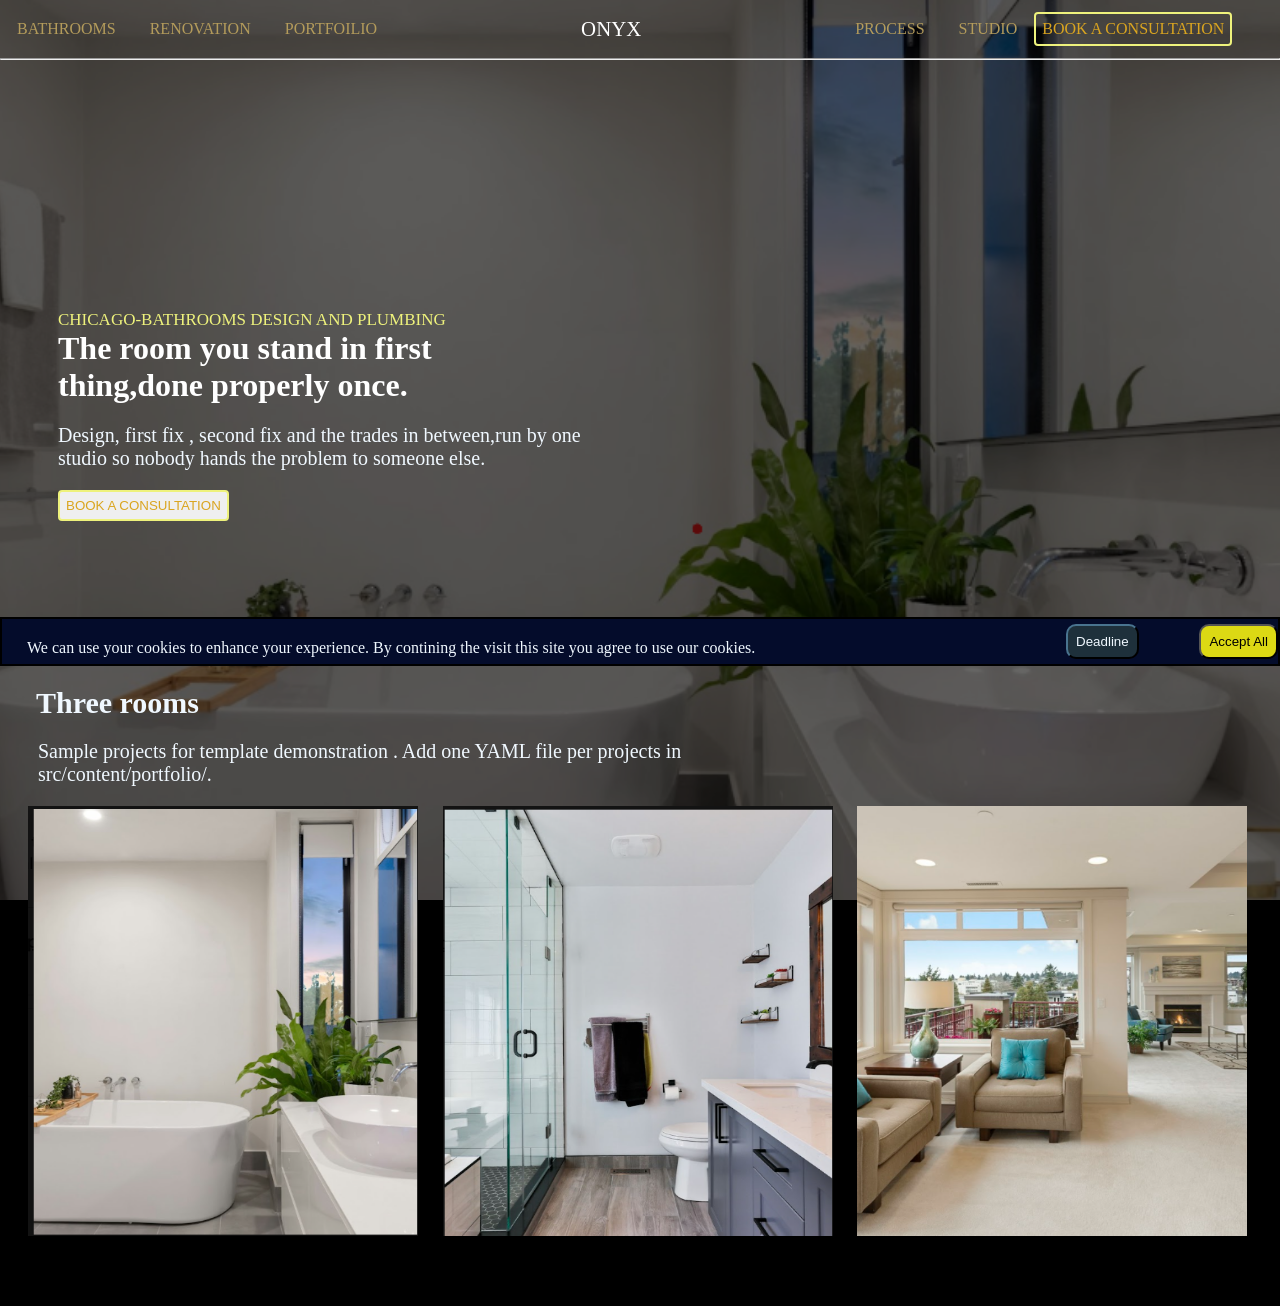
==== HTML/index.html @ c15c8057 "Remove unused files and optimize HTML structure for improved performance" ====
<!DOCTYPE html>
<html lang="en">
<head>
    <meta charset="UTF-8">
    <meta name="viewport" content="width=device-width, initial-scale=1.0">
    <title>room</title>
    <link rel="stylesheet" href="../CSS/style.css">
</head>
<body>
    <div id="main">
        <header>
    <nav>
        <ul>
            <li > <a href="BATHROOM">BATHROOMS</a></li>
             <li>  <a href="BATHROOM">RENOVATION</a></li>
              <li ><a href="BATHROOM">PORTFOILIO</a></li>
              <li id="on">ONYX</li>
              <li id="bath"><a href="BATHROOM">PROCESS</a></li>
              <li><a href="BATHROOM">STUDIO</a></li>
              <li class="btn">BOOK A CONSULTATION</li>
        </ul>
        <hr>
    </nav>
</header>
<div id="main-2">
    <p id="para"> CHICAGO-BATHROOMS DESIGN AND PLUMBING</p>
<h1>The room you stand in first<br> thing,done properly once.</h1>
<p id="para2">Design, first fix , second fix and the trades in between,run by one<br>studio so nobody hands the problem to someone else.</p>
<button type="submit" class="btn">BOOK A CONSULTATION</button>
</div>

    </div>
    <div id="main-3">
        <p id="para3">We can use your cookies to enhance your experience. By contining the visit this site you agree to use our cookies.</p>
        <button type="submit" class="btn3">Deadline</button>
        <button type="submit" class="btn4">Accept All</button>
    </div>
    <div id="box-par">
        <h2>Three rooms</h2>
        <p id="para4">Sample projects for template demonstration . Add one YAML file per projects in <br> src/content/portfolio/.</p>
                    <div id="main-box">
                        <div class="box ">1
                            <img src="../image/Screenshot 2026-09-29 220011.png" alt="img" width="390" height="430" id="img1">
                        </div>
                    <div class="box">2
                        <img src="../image/Screenshot 2026-09-29 215948 copy.png" alt="img" width="390" height="430">
                    </div>
                    <div class="box">3
                        <img src="../image/o.png" alt="img" width="390" height="430" id="img3">
                    </div>
    </div>
                    </div>

</body>
</html>
---- CSS/style.css ----
body{
  background-color: black;
}

#main::before{
   content: "";
  position: absolute;
  top: 0; left: 0; right: 0; bottom: 0;
  
  background-image: url(../image/background.png);
  background-repeat: no-repeat;
  background-position: center;
  background-size: cover;
  height:100vh;
  width:100%;
  overflow: hidden;
  opacity: 0.4;
  z-index: -1;

}
*{
  margin: 0;
  padding: 0;
}

  
ul{
   display: flex;
  list-style-type: none; /* Removes bullet points */
  margin: 0;
  padding: 0;
  align-items: center;   /* Keeps all 5 items vertically centered */
  width: 100%;

}

#bath{
  margin-left: 180px;
}
#on{
  margin-left: 170px;
  font-size:1.3em;
  color: white;
  font-weight: lighter;
}


  
li{
  padding: 17px;
}
a{
  text-decoration: none;
  color:#b39b5b;
}
a:hover{
  background-color:#dcd914;
}
.btn{
  border: 2px solid#eef27c;
  color:goldenrod;
  border-radius: 4px;
  padding: 6px;
  /* margin-top:60px; */

}
#btn:hover{
  background-color:#dcd914;
}
#main-2{
  /* border: 1px solid red; */
  width: 600px;
  margin-top: 250px;
  margin-left: 58px;
}
#para
{
  color: #eef27c;
  /* margin-bottom:20px; */
  font-size: 17px;
  font-family:'Times New Roman', Times, serif;
}
#para2{
  color:aliceblue;
  margin-bottom:20px;
  font-size: 20px ;



}
h1{
  color: white;
  /* font-weight: 12px; */
  font-style: normal;
margin-bottom:20px;
}
#main-3{
  border: 2px solid black;
  margin-top:96px;
  align-items: center;
  background-color:#040c2b;
  display: flex;
  align-items: center;
  justify-content:space-between;

}
#para3

{
  margin-top: 20px;
  margin-left: 25px;
  width: auto;
  height: 25px;
  color: aliceblue;
}
.btn3{
 
   
  color: aliceblue;
  background-color: #1e303b;
padding: 8px;
border-radius: 10px;
margin-left:250px;
border-color:#1e303b;
}
.btn3:hover{
  background-color: #305369;
}
.btn4{
  padding: 8px;
  background-color:#dcd914;
  border-radius: 10px;
  /* color: aliceblue; */
}
.btn4:hover{
  background-color:#d6f705;
}
#box-par

{

  /* border: 2px solid yellow; */
  display: grid;
  height: 650;
  margin-top: 20px;

}

h2{
  color: aliceblue;
  margin-left: 36px;
  font-size: 30px;
}
#para4{
  color: aliceblue;
  margin-left: 38px;
  font-size: 20px;
  margin-top: 20px;
}
#main-box{
  margin-top: 20px;
/* border: 2px solid red; */
height: 500px;
display: grid;
width: 100%;
grid-template-columns: 400px 400px 400px ;
grid-template-columns: auto auto auto;
}
.box{
  /* border:2px solid blue; */
  height: 485px;
  width: 100%;

}
#img3{
  margin-right: 20px;
}
#img1{
  margin-left: 16px;
}
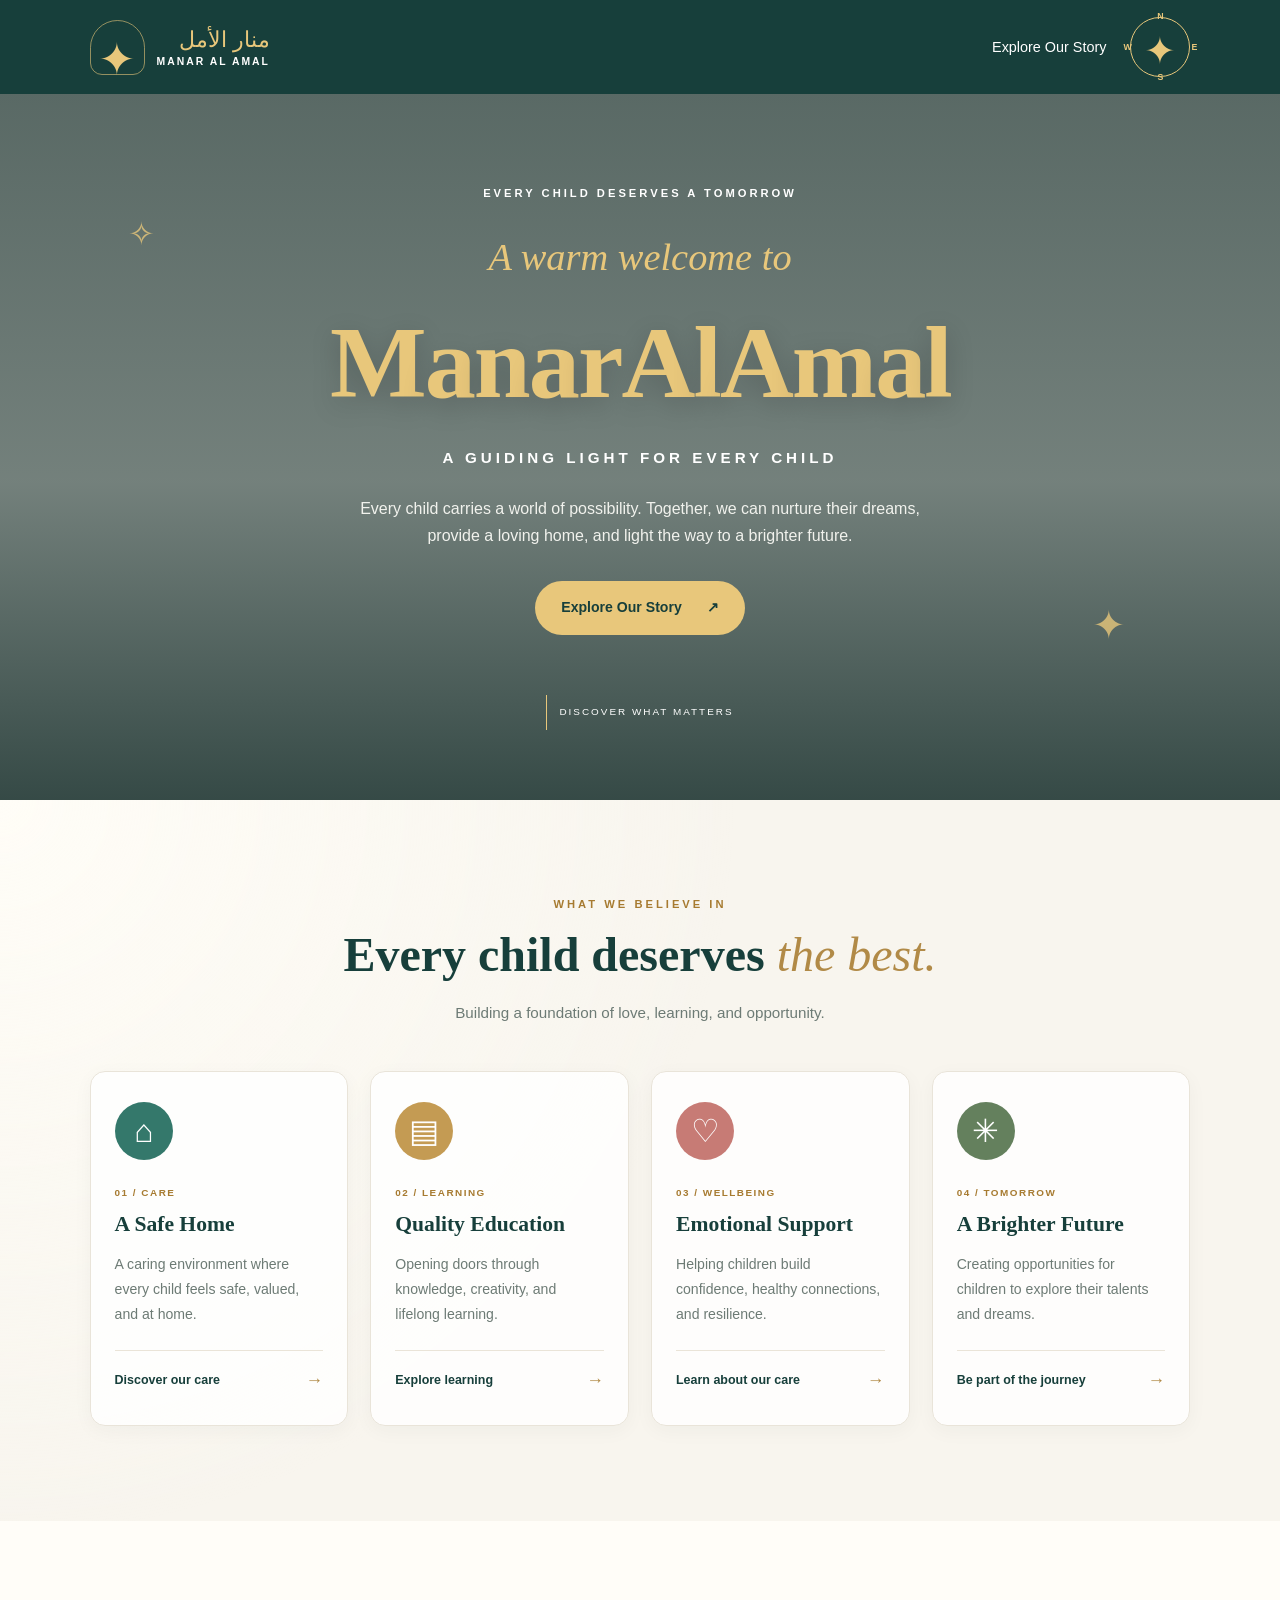
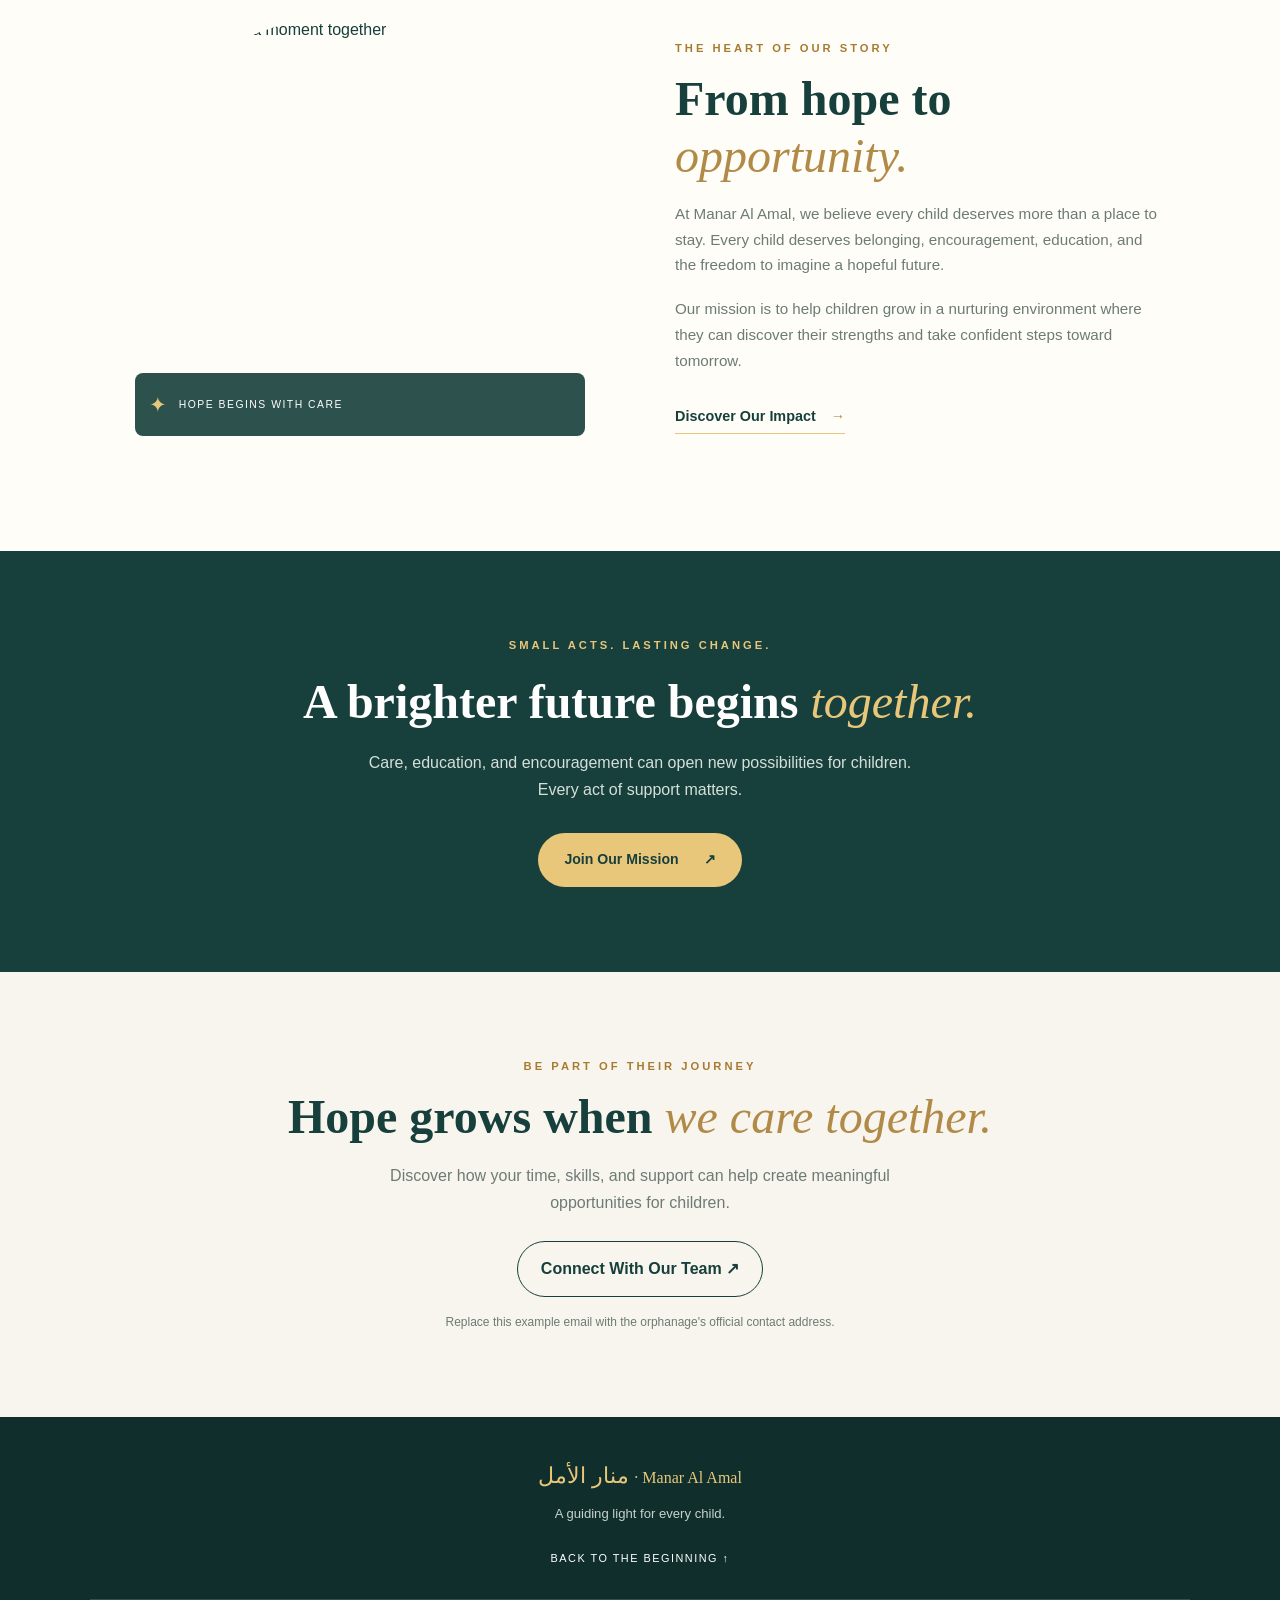
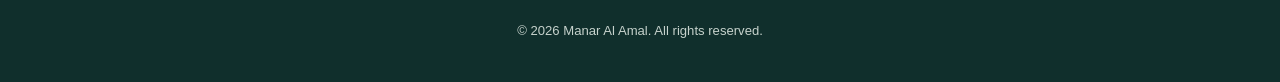
==== commit f7e50f44: "Refactor HTML structure: replace index.html with a new layout for Manar Al Amal and add learn.html f" ====
--- a/HTML/index.html
+++ b/HTML/index.html
@@ -1,55 +1,233 @@
 <!DOCTYPE html>
 <html lang="en">
+
 <head>
-    <meta charset="UTF-8">
-    <meta name="viewport" content="width=device-width, initial-scale=1.0">
-    <title>room</title>
-    <link rel="stylesheet" href="../CSS/style.css">
+  <meta charset="UTF-8">
+  <meta name="viewport" content="width=device-width, initial-scale=1.0">
+  <meta name="description" content="Manar Al Amal — a guiding light for every child.">
+  <title>Manar Al Amal | A Guiding Light</title>
+  <!-- Typography Optimization -->
+  <link rel="preconnect" href="https://googleapis.com">
+  <link rel="preconnect" href="https://gstatic.com" crossorigin>
+  <link
+    href="https://googleapis.com/css2?family=DM+Sans:wght@400;500;600;700&family=Playfair+Display:ital,wght@0,500;0,600;0,700;1,500&display=swap"
+    rel="stylesheet">
+  <!-- Global System Stylesheet -->
+  <link rel="stylesheet" href="../CSS/AI.css">
 </head>
+
 <body>
-    <div id="main">
-        <header>
-    <nav>
-        <ul>
-            <li > <a href="BATHROOM">BATHROOMS</a></li>
-             <li>  <a href="BATHROOM">RENOVATION</a></li>
-              <li ><a href="BATHROOM">PORTFOILIO</a></li>
-              <li id="on">ONYX</li>
-              <li id="bath"><a href="BATHROOM">PROCESS</a></li>
-              <li><a href="BATHROOM">STUDIO</a></li>
-              <li class="btn">BOOK A CONSULTATION</li>
-        </ul>
-        <hr>
+
+  <!-- Premium Header & Compass System -->
+  <header class="header">
+    <a href="#welcome" class="brand" aria-label="Manar Al Amal welcome">
+      <span class="brand-icon">✦</span>
+      <span class="brand-text">
+        <span class="arabic" lang="ar" dir="rtl">منار الأمل</span>
+        <span class="english">MANAR AL AMAL</span>
+      </span>
+    </a>
+
+    <nav class="navigation" aria-label="Main navigation">
+      <a href="#story">Explore Our Story</a>
+
+      <details class="compass">
+        <summary aria-label="Open navigation menu">
+          <span class="compass-ring">
+            <span class="north">N</span>
+            <span class="east">E</span>
+            <span class="south">S</span>
+            <span class="west">W</span>
+            <span class="needle">✦</span>
+          </span>
+        </summary>
+
+        <div class="menu">
+          <p class="menu-label">FIND YOUR WAY</p>
+          <a href="#story">01 — Our Story</a>
+          <a href="#impact">02 — Discover Our Impact</a>
+          <a href="#care">03 — Our Care &amp; Education</a>
+          <a href="#mission">04 — Join Our Mission</a>
+          <a href="#footer">05 — Reach Out to Us</a>
+        </div>
+      </details>
     </nav>
-</header>
-<div id="main-2">
-    <p id="para"> CHICAGO-BATHROOMS DESIGN AND PLUMBING</p>
-<h1>The room you stand in first<br> thing,done properly once.</h1>
-<p id="para2">Design, first fix , second fix and the trades in between,run by one<br>studio so nobody hands the problem to someone else.</p>
-<button type="submit" class="btn">BOOK A CONSULTATION</button>
-</div>
-
-    </div>
-    <div id="main-3">
-        <p id="para3">We can use your cookies to enhance your experience. By contining the visit this site you agree to use our cookies.</p>
-        <button type="submit" class="btn3">Deadline</button>
-        <button type="submit" class="btn4">Accept All</button>
-    </div>
-    <div id="box-par">
-        <h2>Three rooms</h2>
-        <p id="para4">Sample projects for template demonstration . Add one YAML file per projects in <br> src/content/portfolio/.</p>
-                    <div id="main-box">
-                        <div class="box ">1
-                            <img src="../image/Screenshot 2026-09-29 220011.png" alt="img" width="390" height="430" id="img1">
-                        </div>
-                    <div class="box">2
-                        <img src="../image/Screenshot 2026-09-29 215948 copy.png" alt="img" width="390" height="430">
-                    </div>
-                    <div class="box">3
-                        <img src="../image/o.png" alt="img" width="390" height="430" id="img3">
-                    </div>
-    </div>
-                    </div>
-
+  </header>
+
+  <main>
+    <!-- Interactive Welcome Hero Grid -->
+    <section class="hero" id="welcome">
+      <div class="hero-overlay"></div>
+
+      <div class="hero-content">
+        <p class="eyebrow gold-shimmer-text">EVERY CHILD DESERVES A TOMORROW</p>
+        <p class="welcome-text">A warm  welcome to</p>
+
+        <!-- Pure semantic structural element for letter isolation injection -->
+        <h1 class="pop-name">Manar Al Amal</h1>
+
+        <p class="tagline">A GUIDING LIGHT FOR EVERY CHILD</p>
+
+        <p class="hero-description">
+          Every child carries a world of possibility.
+          Together, we can nurture their dreams, provide a
+          loving home, and light the way to a brighter future.
+        </p>
+
+        <div class="hero-actions">
+          <a class="primary-button" href="#story">
+            <span>Explore Our Story</span>
+            <span class="btn-arrow" aria-hidden="true">↗</span>
+          </a>
+        </div>
+
+        <a class="scroll-hint" href="#care">
+          <span class="scroll-line"></span>
+          DISCOVER WHAT MATTERS
+        </a>
+      </div>
+
+      <span class="hero-decoration decoration-one">✧</span>
+      <span class="hero-decoration decoration-two">✦</span>
+    </section>
+
+    <!-- Professional Core Architecture (Belief Matrix) -->
+    <section class="care-section" id="care">
+      <div class="section-heading">
+        <p class="eyebrow dark-eyebrow">WHAT WE BELIEVE IN</p>
+        <h2>Every child deserves <em>the best.</em></h2>
+        <p>Building a foundation of love, learning, and opportunity.</p>
+      </div>
+
+      <div class="card-grid">
+        <article class="care-card">
+          <div class="card-icon home-icon">⌂</div>
+          <p class="card-number">01 / CARE</p>
+          <h3>A Safe Home</h3>
+          <p>A caring environment where every child feels safe, valued, and at home.</p>
+          <a href="#story" class="card-link">Discover our care <span class="link-arrow">→</span></a>
+        </article>
+
+        <article class="care-card">
+          <div class="card-icon book-icon">▤</div>
+          <p class="card-number">02 / LEARNING</p>
+          <h3>Quality Education</h3>
+          <p>Opening doors through knowledge, creativity, and lifelong learning.</p>
+          <a href="#impact" class="card-link">Explore learning <span class="link-arrow">→</span></a>
+        </article>
+
+        <article class="care-card">
+          <div class="card-icon heart-icon">♡</div>
+          <p class="card-number">03 / WELLBEING</p>
+          <h3>Emotional Support</h3>
+          <p>Helping children build confidence, healthy connections, and resilience.</p>
+          <a href="#story" class="card-link">Learn about our care <span class="link-arrow">→</span></a>
+        </article>
+
+        <article class="care-card">
+          <div class="card-icon growth-icon">✳</div>
+          <p class="card-number">04 / TOMORROW</p>
+          <h3>A Brighter Future</h3>
+          <p>Creating opportunities for children to explore their talents and dreams.</p>
+          <a href="#mission" class="card-link">Be part of the journey <span class="link-arrow">→</span></a>
+        </article>
+      </div>
+    </section>
+
+    <!-- Content Narrative Component Grid -->
+    <section class="story-section" id="story">
+      <div class="story-image">
+        <img src="https://t4.ftcdn.net/jpg/05/21/81/47/360_F_521814750_9SqL5d9VBLUQt2l1tgEsx5BApUIcp6L8.jpg"
+          alt="Children sharing a moment together" loading="lazy">
+        <div class="image-caption">
+          <span class="caption-star">✦</span>
+          <span>HOPE BEGINS WITH CARE</span>
+        </div>
+      </div>
+
+      <div class="story-content">
+        <p class="eyebrow dark-eyebrow">THE HEART OF OUR STORY</p>
+        <h2>From hope to <em>opportunity.</em></h2>
+        <p>
+          At Manar Al Amal, we believe every child deserves
+          more than a place to stay. Every child deserves
+          belonging, encouragement, education, and the freedom
+          to imagine a hopeful future.
+        </p>
+        <p>
+          Our mission is to help children grow in a nurturing
+          environment where they can discover their strengths
+          and take confident steps toward tomorrow.
+        </p>
+        <a href="#impact" class="text-link">Discover Our Impact <span class="link-arrow">→</span></a>
+      </div>
+    </section>
+
+    <!-- Professional Call To Action Components -->
+    <section class="impact-section" id="impact">
+      <p class="eyebrow">SMALL ACTS. LASTING CHANGE.</p>
+      <h2>A brighter future begins <em>together.</em></h2>
+      <p>Care, education, and encouragement can open new possibilities for children. Every act of support matters.</p>
+      <a href="#mission" class="primary-button">Join Our Mission <span class="btn-arrow">↗</span></a>
+    </section>
+
+    <section class="mission-section" id="mission">
+      <p class="eyebrow dark-eyebrow">BE PART OF THEIR JOURNEY</p>
+      <h2>Hope grows when <em>we care together.</em></h2>
+      <p>Discover how your time, skills, and support can help create meaningful opportunities for children.</p>
+      <a href="mailto:info@example.org" class="mission-button">Connect With Our Team <span
+          class="btn-arrow">↗</span></a>
+      <p class="contact-note">Replace this example email with the orphanage's official contact address.</p>
+    </section>
+  </main>
+
+  <!-- Clean Minimalist Footer Component -->
+  <footer class="footer" id="footer">
+    <a href="#welcome" class="footer-brand">منار الأمل <span>· Manar Al Amal</span></a>
+    <p>A guiding light for every child.</p>
+    <a href="#welcome" class="back-to-top">BACK TO THE BEGINNING ↑</a>
+    <p class="copyright">© 2026 Manar Al Amal. All rights reserved.</p>
+  </footer>
+
+  <!-- Highly Responsive Native Sequential Processing Script -->
+  <script>
+    document.addEventListener("DOMContentLoaded", () => {
+      const heading = document.querySelector('.pop-name');
+
+      if (heading) {
+        const text = heading.textContent.trim();
+        heading.innerHTML = '';
+
+        // Dynamic 12 Grade Matrix for perfect palette balance distribution
+        const goldGradients = [
+          'gold-24k', 'gold-champagne', 'gold-sunkissed', 'gold-rose',
+          'gold-sequin', 'gold-antique', 'gold-stardust', 'gold-vegas',
+          'gold-aztec', 'gold-white', 'gold-celestial', 'gold-majestic'
+        ];
+
+        let colorCounter = 0;
+
+        [...text].forEach((char, index) => {
+          const span = document.createElement('span');
+
+          if (char === ' ') {
+            span.className = 'space';
+          } else {
+            // Mapping character mapping indices across available gradients
+            const colorClass = goldGradients[colorCounter % goldGradients.length];
+            span.className = `letter ${colorClass}`;
+            span.textContent = char;
+
+            // Sequential 100ms offset distribution matrix tracking
+            span.style.animationDelay = `${index * 0.08}s`;
+            colorCounter++;
+          }
+
+          heading.appendChild(span);
+        });
+      }
+    });
+  </script>
 </body>
+
 </html>
--- a/CSS/AI.css
+++ b/CSS/AI.css
@@ -0,0 +1,890 @@
+
+/* =========================================
+   MANAR AL AMAL — COMPLETE WEBSITE CSS
+   ========================================= */
+
+/* 1. COLORS & GLOBAL STYLES */
+
+:root {
+  --teal: #173f3b;
+  --teal-light: #285a52;
+  --gold: #e8c77b;
+  --ivory: #f8f5ee;
+  --white: #ffffff;
+  --muted: #6d7b75;
+  --rose: #c77b75;
+  --shadow: 0 14px 40px rgba(23, 63, 59, 0.09);
+}
+
+* {
+  margin: 0;
+  padding: 0;
+  box-sizing: border-box;
+}
+
+html {
+  scroll-behavior: smooth;
+  scroll-padding-top: 30px;
+}
+
+body {
+  font-family: "DM Sans", sans-serif;
+  background: var(--ivory);
+  color: var(--teal);
+  line-height: 1.7;
+}
+
+a {
+  color: inherit;
+  text-decoration: none;
+}
+
+a:focus-visible,
+summary:focus-visible {
+  outline: 3px solid var(--gold);
+  outline-offset: 5px;
+}
+
+h1,
+h2,
+h3 {
+  font-family: "Playfair Display", Georgia, serif;
+  line-height: 1.2;
+}
+
+.eyebrow {
+  font-size: 0.7rem;
+  letter-spacing: 3px;
+  font-weight: 700;
+}
+
+.dark-eyebrow {
+  color: #a77b31;
+}
+
+/* 2. HEADER & BRAND */
+
+.header {
+  min-height: 94px;
+  padding: 16px 7%;
+  display: flex;
+  align-items: center;
+  justify-content: space-between;
+  gap: 24px;
+  background: var(--teal);
+  color: var(--white);
+  position: relative;
+  z-index: 10;
+}
+
+.brand {
+  display: flex;
+  align-items: center;
+  gap: 12px;
+}
+
+.brand-icon {
+  font-size: 2.8rem;
+  color: var(--gold);
+  border: 1px solid rgba(232, 199, 123, 0.6);
+  border-radius: 50% 50% 12px 12px;
+  width: 55px;
+  height: 55px;
+  display: grid;
+  place-items: center;
+}
+
+.brand-text {
+  display: flex;
+  flex-direction: column;
+  line-height: 1.4;
+}
+
+.arabic {
+  font-size: 1.35rem;
+  color: var(--gold);
+}
+
+.english {
+  font-size: 0.65rem;
+  letter-spacing: 2px;
+  font-weight: 600;
+}
+
+/* 3. NAVIGATION */
+
+.navigation {
+  display: flex;
+  align-items: center;
+  gap: 24px;
+}
+
+.navigation > a {
+  font-size: 0.9rem;
+  transition: color 0.3s ease;
+}
+
+.navigation > a:hover {
+  color: var(--gold);
+}
+
+/* 4. COMPASS MENU */
+
+.compass {
+  position: relative;
+}
+
+.compass summary {
+  list-style: none;
+  cursor: pointer;
+}
+
+.compass summary::-webkit-details-marker {
+  display: none;
+}
+
+.compass-ring {
+  width: 60px;
+  height: 60px;
+  border: 1px solid var(--gold);
+  border-radius: 50%;
+  display: block;
+  position: relative;
+  color: var(--gold);
+  transition: transform 0.5s ease;
+}
+
+.compass[open] .compass-ring {
+  transform: rotate(45deg);
+}
+
+.compass-ring .north,
+.compass-ring .east,
+.compass-ring .south,
+.compass-ring .west {
+  position: absolute;
+  font-size: 0.55rem;
+  font-weight: 700;
+}
+
+.north {
+  top: -9px;
+  left: 50%;
+  transform: translateX(-50%);
+}
+
+.south {
+  bottom: -9px;
+  left: 50%;
+  transform: translateX(-50%);
+}
+
+.east {
+  right: -8px;
+  top: 50%;
+  transform: translateY(-50%);
+}
+
+.west {
+  left: -8px;
+  top: 50%;
+  transform: translateY(-50%);
+}
+
+.needle {
+  position: absolute;
+  inset: 0;
+  display: grid;
+  place-items: center;
+  font-size: 2.4rem;
+}
+
+.menu {
+  position: absolute;
+  top: 78px;
+  right: 0;
+  width: min(310px, 85vw);
+  padding: 24px;
+  background: var(--ivory);
+  color: var(--teal);
+  border: 1px solid rgba(232, 199, 123, 0.6);
+  border-radius: 12px;
+  box-shadow: var(--shadow);
+  animation: menuAppear 0.3s ease both;
+}
+
+.menu-label {
+  color: #a77b31;
+  font-size: 0.65rem;
+  font-weight: 700;
+  letter-spacing: 2px;
+  margin-bottom: 14px;
+}
+
+.menu a {
+  display: block;
+  padding: 12px 0;
+  border-bottom: 1px solid #e7e1d5;
+  font-size: 0.85rem;
+  transition: padding-left 0.3s ease, color 0.3s ease;
+}
+
+.menu a:last-child {
+  border-bottom: 0;
+}
+
+.menu a:hover {
+  padding-left: 8px;
+  color: #a77b31;
+}
+
+/* 5. WELCOME HERO SECTION */
+
+.hero {
+  min-height: 650px;
+  padding: 90px 20px 70px;
+  display: grid;
+  place-items: center;
+  text-align: center;
+  position: relative;
+  isolation: isolate;
+  overflow: hidden;
+  color: var(--white);
+
+  background:
+    url("https://images.unsplash.com/photo-1478131143081-80f7f84ca84d?auto=format&fit=crop&w=2000&q=90")
+    center 45% / cover no-repeat;
+}
+
+.hero-overlay {
+  position: absolute;
+  inset: 0;
+  z-index: -1;
+
+  background: linear-gradient(
+    180deg,
+    rgba(14, 39, 36, 0.68),
+    rgba(15, 40, 37, 0.57) 55%,
+    rgba(14, 39, 36, 0.83)
+  );
+}
+
+.hero-content {
+  max-width: 850px;
+  animation: fadeUp 1s ease both;
+}
+
+.welcome-text {
+  margin-top: 22px;
+  color: var(--gold);
+  font-size: clamp(1.5rem, 3vw, 2.4rem);
+  font-family: "Playfair Display", Georgia, serif;
+  font-style: italic;
+}
+
+/* 6. POPPING WEBSITE NAME ANIMATION */
+
+.pop-name {
+  margin: 12px 0 20px;
+  color: var(--gold);
+  font-size: clamp(3rem, 8vw, 6.5rem);
+  font-family: "Playfair Display", Georgia, serif;
+  font-weight: 700;
+  line-height: 1.2;
+  letter-spacing: -2px;
+
+  text-shadow: 0 8px 28px rgba(0, 0, 0, 0.2);
+
+  animation:
+    popUp 1.2s ease-out both,
+    gentleBounce 2.5s ease-in-out 1.2s infinite;
+    traition: transform 0.3s ease;
+}
+
+/* Name grows into view with a soft pop */
+
+@keyframes popUp {
+  0% {
+    opacity: 0;
+    transform: scale(0.3);
+  }
+
+  60% {
+    opacity: 1;
+    transform: scale(1.15);
+  }
+
+  80% {
+    transform: scale(0.95);
+  }
+
+  100% {
+    opacity: 1;
+    transform: scale(1);
+  }
+}
+
+/* Continuous gentle bouncing */
+
+@keyframes gentleBounce {
+  0%,
+  100% {
+    transform: translateY(0);
+  }
+
+  50% {
+    transform: translateY(-10px);
+  }
+}
+
+.tagline {
+  letter-spacing: 4px;
+  font-size: clamp(0.7rem, 2vw, 0.95rem);
+  font-weight: 600;
+}
+
+.hero-description {
+  max-width: 590px;
+  margin: 24px auto 32px;
+  color: #f1f2ed;
+  font-size: 1rem;
+}
+
+.primary-button {
+  display: inline-flex;
+  align-items: center;
+  justify-content: center;
+  gap: 25px;
+  padding: 15px 26px;
+  background: var(--gold);
+  color: var(--teal);
+  border-radius: 50px;
+  font-weight: 700;
+  font-size: 0.88rem;
+
+  transition:
+    transform 0.3s ease,
+    background 0.3s ease;
+}
+
+.primary-button:hover {
+  background: #f3d99c;
+  transform: translateY(-4px);
+}
+
+.scroll-hint {
+  margin-top: 60px;
+  display: flex;
+  align-items: center;
+  justify-content: center;
+  gap: 12px;
+  font-size: 0.62rem;
+  letter-spacing: 2px;
+}
+
+.scroll-line {
+  height: 35px;
+  width: 1px;
+  background: var(--gold);
+  animation: linePulse 2s ease-in-out infinite;
+}
+
+.hero-decoration {
+  position: absolute;
+  color: var(--gold);
+  opacity: 0.8;
+  animation: float 4s ease-in-out infinite;
+}
+
+.decoration-one {
+  top: 16%;
+  left: 10%;
+  font-size: 2rem;
+}
+
+.decoration-two {
+  right: 12%;
+  bottom: 20%;
+  font-size: 2.5rem;
+  animation-delay: 1s;
+}
+
+/* 7. OTHER ANIMATIONS */
+
+@keyframes fadeUp {
+  from {
+    opacity: 0;
+    transform: translateY(25px);
+  }
+
+  to {
+    opacity: 1;
+    transform: translateY(0);
+  }
+}
+
+@keyframes float {
+  0%,
+  100% {
+    transform: translateY(0) rotate(0);
+  }
+
+  50% {
+    transform: translateY(-14px) rotate(10deg);
+  }
+}
+
+@keyframes linePulse {
+  0%,
+  100% {
+    opacity: 0.45;
+  }
+
+  50% {
+    opacity: 1;
+  }
+}
+
+@keyframes menuAppear {
+  from {
+    opacity: 0;
+    transform: translateY(-10px);
+  }
+
+  to {
+    opacity: 1;
+    transform: translateY(0);
+  }
+}
+
+/* 8. CARE SECTION & PROFESSIONAL CARDS */
+
+.care-section {
+  padding: 95px 7%;
+  background:
+    radial-gradient(circle at 0 0, #fffdf7, transparent 50%),
+    var(--ivory);
+}
+
+.section-heading {
+  text-align: center;
+  margin-bottom: 45px;
+}
+
+.section-heading h2,
+.story-content h2,
+.impact-section h2,
+.mission-section h2 {
+  margin: 12px 0 16px;
+  font-size: clamp(2rem, 4vw, 3rem);
+}
+
+.section-heading h2 em,
+.story-content h2 em,
+.impact-section h2 em,
+.mission-section h2 em {
+  color: #b18a47;
+  font-weight: 500;
+}
+
+.section-heading > p:last-child {
+  color: var(--muted);
+  font-size: 0.95rem;
+}
+
+.card-grid {
+  display: grid;
+  grid-template-columns: repeat(4, minmax(0, 1fr));
+  gap: 22px;
+}
+
+.care-card {
+  padding: 30px 24px;
+  background: rgba(255, 255, 255, 0.85);
+  border: 1px solid #e9e4d9;
+  border-radius: 15px;
+  box-shadow: 0 5px 20px rgba(23, 63, 59, 0.04);
+
+  transition:
+    transform 0.35s ease,
+    box-shadow 0.35s ease;
+}
+
+.care-card:hover {
+  transform: translateY(-9px);
+  box-shadow: var(--shadow);
+}
+
+.card-icon {
+  height: 58px;
+  width: 58px;
+  display: grid;
+  place-items: center;
+  color: white;
+  border-radius: 50%;
+  font-size: 2rem;
+  margin-bottom: 25px;
+}
+
+.home-icon {
+  background: #34786b;
+}
+
+.book-icon {
+  background: #c49b53;
+}
+
+.heart-icon {
+  background: var(--rose);
+}
+
+.growth-icon {
+  background: #64805d;
+}
+
+.card-number {
+  font-size: 0.62rem;
+  letter-spacing: 1.5px;
+  font-weight: 700;
+  color: #a77b31;
+}
+
+.care-card h3 {
+  font-size: 1.35rem;
+  margin: 10px 0 14px;
+}
+
+.care-card > p:not(.card-number) {
+  color: var(--muted);
+  font-size: 0.88rem;
+  line-height: 1.8;
+}
+
+.card-link {
+  margin-top: 22px;
+  padding-top: 15px;
+  border-top: 1px solid #eae4d8;
+
+  display: flex;
+  justify-content: space-between;
+  align-items: center;
+
+  font-size: 0.78rem;
+  font-weight: 700;
+}
+
+.card-link span {
+  color: #b18a47;
+  font-size: 1.1rem;
+  transition: transform 0.3s ease;
+}
+
+.card-link:hover span {
+  transform: translateX(5px);
+}
+
+/* 9. OUR STORY SECTION */
+
+.story-section {
+  padding: 95px 9%;
+  display: grid;
+  grid-template-columns: 1fr 1fr;
+  align-items: center;
+  gap: 70px;
+  background: #fffdf8;
+}
+
+.story-image {
+  position: relative;
+}
+
+.story-image img {
+  width: 100%;
+  height: 440px;
+  object-fit: cover;
+  border-radius: 48% 48% 12px 12px;
+  display: block;
+}
+
+.image-caption {
+  position: absolute;
+  left: 20px;
+  right: 20px;
+  bottom: 20px;
+  padding: 14px;
+
+  display: flex;
+  align-items: center;
+  gap: 10px;
+
+  background: rgba(23, 63, 59, 0.9);
+  color: var(--white);
+  border-radius: 8px;
+  font-size: 0.65rem;
+  letter-spacing: 1.5px;
+}
+
+.caption-star {
+  color: var(--gold);
+  font-size: 1.3rem;
+}
+
+.story-content > p:not(.eyebrow) {
+  color: var(--muted);
+  font-size: 0.95rem;
+  margin-bottom: 18px;
+}
+
+.text-link {
+  display: inline-flex;
+  align-items: center;
+  gap: 15px;
+  margin-top: 12px;
+  padding-bottom: 5px;
+  border-bottom: 1px solid var(--gold);
+  font-weight: 700;
+  font-size: 0.9rem;
+}
+
+.text-link span {
+  color: #b18a47;
+}
+
+/* 10. IMPACT SECTION */
+
+.impact-section {
+  padding: 85px 20px;
+  text-align: center;
+  color: white;
+  background: var(--teal);
+}
+
+.impact-section .eyebrow {
+  color: var(--gold);
+}
+
+.impact-section h2 {
+  max-width: 700px;
+  margin: 18px auto;
+}
+
+.impact-section h2 em {
+  color: var(--gold);
+}
+
+.impact-section > p:not(.eyebrow) {
+  max-width: 570px;
+  margin: 0 auto 30px;
+  color: #d5e0da;
+}
+
+/* 11. MISSION SECTION */
+
+.mission-section {
+  text-align: center;
+  padding: 85px 20px;
+}
+
+.mission-section > p:not(.eyebrow, .contact-note) {
+  max-width: 570px;
+  margin: 0 auto 25px;
+  color: var(--muted);
+}
+
+.mission-button {
+  display: inline-block;
+  padding: 13px 23px;
+  border: 1px solid var(--teal);
+  border-radius: 50px;
+  font-weight: 700;
+
+  transition:
+    background 0.3s ease,
+    color 0.3s ease;
+}
+
+.mission-button:hover {
+  background: var(--teal);
+  color: white;
+}
+
+.contact-note {
+  margin-top: 15px;
+  color: var(--muted);
+  font-size: 0.75rem;
+}
+
+/* 12. FOOTER */
+
+.footer {
+  background: #102f2c;
+  color: white;
+  padding: 40px 7%;
+  text-align: center;
+}
+
+.footer-brand {
+  font-family: "Playfair Display", Georgia, serif;
+  font-size: 1.4rem;
+  color: var(--gold);
+}
+
+.footer-brand span {
+  font-size: 1rem;
+}
+
+.footer > p {
+  color: #c6d2cc;
+  font-size: 0.82rem;
+  margin-top: 8px;
+}
+
+.back-to-top {
+  display: inline-block;
+  margin-top: 24px;
+  font-size: 0.68rem;
+  letter-spacing: 1.5px;
+}
+
+.copyright {
+  margin-top: 28px !important;
+  padding-top: 20px;
+  border-top: 1px solid rgba(255, 255, 255, 0.15);
+}
+
+/* 13. TABLET RESPONSIVENESS */
+
+@media (max-width: 1000px) {
+  .card-grid {
+    grid-template-columns: repeat(2, minmax(0, 1fr));
+  }
+
+  .story-section {
+    gap: 40px;
+    padding-left: 6%;
+    padding-right: 6%;
+  }
+}
+
+/* 14. MOBILE RESPONSIVENESS */
+
+@media (max-width: 650px) {
+  .header {
+    padding: 14px 5%;
+    min-height: 80px;
+  }
+
+  .brand {
+    gap: 8px;
+  }
+
+  .brand-icon {
+    width: 42px;
+    height: 42px;
+    font-size: 2rem;
+  }
+
+  .arabic {
+    font-size: 1.05rem;
+  }
+
+  .english {
+    font-size: 0.52rem;
+    letter-spacing: 1px;
+  }
+
+  .navigation {
+    gap: 12px;
+  }
+
+  .navigation > a {
+    max-width: 95px;
+    font-size: 0.72rem;
+    line-height: 1.4;
+  }
+
+  .compass-ring {
+    width: 48px;
+    height: 48px;
+  }
+
+  .needle {
+    font-size: 1.9rem;
+  }
+
+  .menu {
+    right: -3px;
+    top: 65px;
+  }
+
+  .hero {
+    min-height: 600px;
+    padding: 75px 22px 55px;
+    background-position: center;
+  }
+
+  .pop-name {
+    font-size: clamp(2.6rem, 12vw, 4.3rem);
+    letter-spacing: -1px;
+  }
+
+  .tagline {
+    letter-spacing: 2px;
+    line-height: 1.8;
+  }
+
+  .hero-description {
+    font-size: 0.9rem;
+  }
+
+  .scroll-hint {
+    margin-top: 40px;
+  }
+
+  .care-section {
+    padding: 65px 5%;
+  }
+
+  .card-grid {
+    grid-template-columns: 1fr;
+    gap: 16px;
+  }
+
+  .care-card {
+    padding: 25px;
+  }
+
+  .story-section {
+    grid-template-columns: 1fr;
+    gap: 35px;
+    padding: 65px 7%;
+  }
+
+  .story-image img {
+    height: 350px;
+  }
+
+  .impact-section,
+  .mission-section {
+    padding: 65px 7%;
+  }
+
+  .section-heading h2,
+  .story-content h2,
+  .impact-section h2,
+  .mission-section h2 {
+    font-size: 2.1rem;
+  }
+}
+
+/* 15. ACCESSIBILITY: REDUCED MOTION */
+
+@media (prefers-reduced-motion: reduce) {
+  *,
+  *::before,
+  *::after {
+    scroll-behavior: auto !important;
+    animation: none !important;
+    transition: none !important;
+  }
+}
